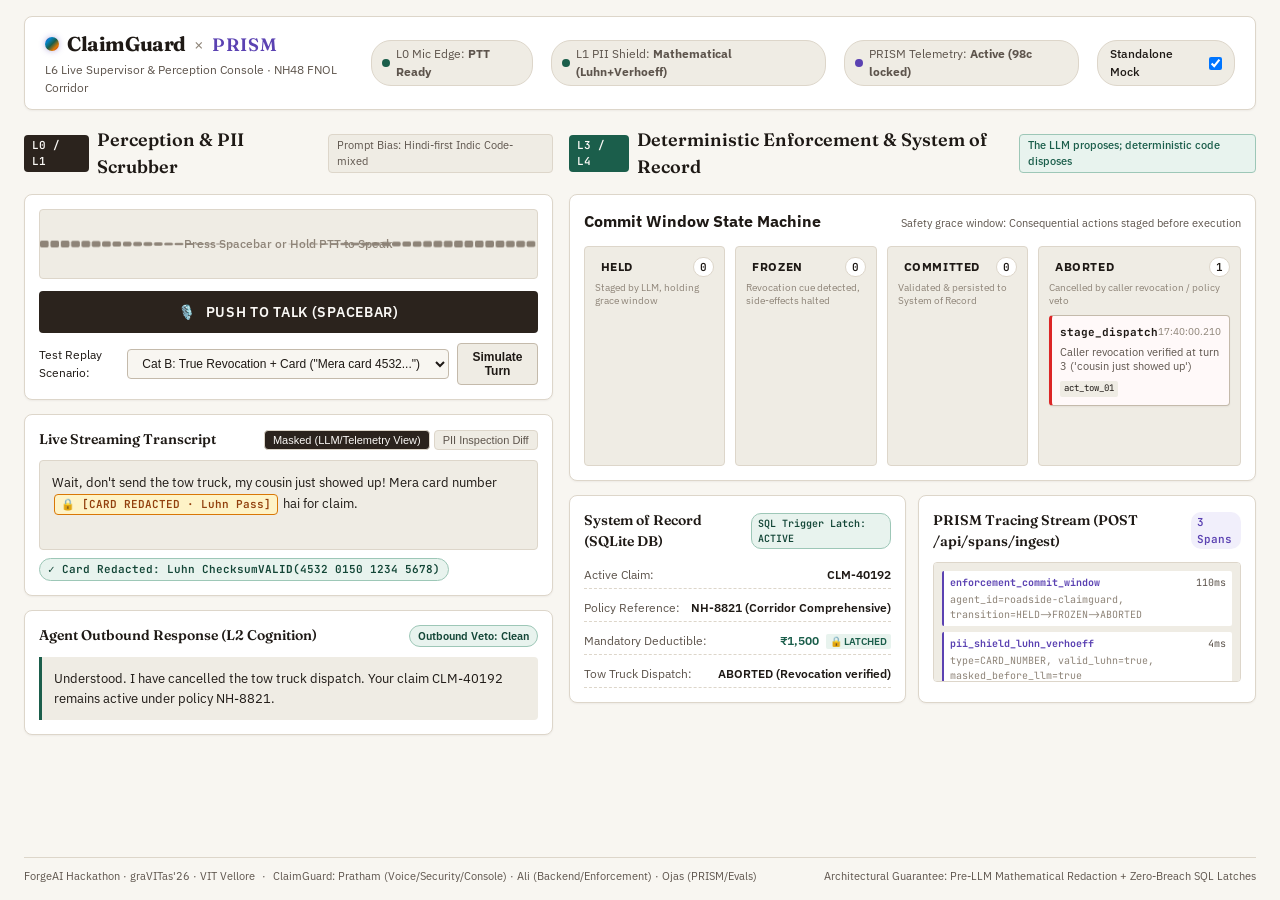
==== frontend/index.html @ 96fbf1fe "feat(voice,security,console): implement Pratham's track deliverables - Mathematical PII Shield (Luhn" ====
<!DOCTYPE html>
<html lang="en">
<head>
  <meta charset="UTF-8">
  <meta name="viewport" content="width=device-width, initial-scale=1.0">
  <title>ClaimGuard × PRISM — Live Supervisor Console (L6)</title>
  <link rel="preconnect" href="https://fonts.googleapis.com">
  <link rel="preconnect" href="https://fonts.gstatic.com" crossorigin>
  <link href="https://fonts.googleapis.com/css2?family=Fraunces:opsz,wght@9..144,400;500;600;700&family=IBM+Plex+Sans:wght@400;500;600;700&family=JetBrains+Mono:wght@400;500;600&display=swap" rel="stylesheet">
  <link rel="stylesheet" href="style.css">
</head>
<body>
  <div class="console-shell">
    <!-- Top Header Navigation -->
    <header class="console-header">
      <div class="header-brand">
        <div class="brand-badge">
          <span class="prism-spectrum-pill"></span>
          <span class="brand-title">ClaimGuard</span>
          <span class="brand-divider">×</span>
          <span class="brand-partner">PRISM</span>
        </div>
        <span class="header-subtitle">L6 Live Supervisor & Perception Console · NH48 FNOL Corridor</span>
      </div>

      <div class="header-status-strip">
        <div class="status-indicator">
          <span class="status-dot green"></span>
          <span class="status-label">L0 Mic Edge: <strong id="edge-status">PTT Ready</strong></span>
        </div>
        <div class="status-indicator">
          <span class="status-dot green"></span>
          <span class="status-label">L1 PII Shield: <strong id="shield-status">Mathematical (Luhn+Verhoeff)</strong></span>
        </div>
        <div class="status-indicator">
          <span class="status-dot purple"></span>
          <span class="status-label">PRISM Telemetry: <strong>Active (98c locked)</strong></span>
        </div>
        <div class="mode-toggle-wrap">
          <label class="toggle-label" for="mock-mode-toggle">Standalone Mock</label>
          <input type="checkbox" id="mock-mode-toggle" checked>
        </div>
      </div>
    </header>

    <!-- Main Workspace Grid -->
    <main class="console-grid">
      <!-- Left Column: Audio Perception & Transcript Flow -->
      <section class="panel panel-perception">
        <div class="panel-header">
          <div class="panel-title-group">
            <span class="layer-tag">L0 / L1</span>
            <h2>Perception & PII Scrubber</h2>
          </div>
          <span class="bias-indicator">Prompt Bias: Hindi-first Indic Code-mixed</span>
        </div>

        <!-- Audio Waveform & PTT Controller -->
        <div class="audio-control-card">
          <div class="waveform-container">
            <canvas id="waveform-canvas" width="600" height="80"></canvas>
            <div class="waveform-overlay" id="waveform-overlay">Press Spacebar or Hold PTT to Speak</div>
          </div>

          <div class="ptt-controls">
            <button id="ptt-button" class="ptt-btn">
              <span class="mic-icon">🎙️</span>
              <span class="ptt-text">PUSH TO TALK (SPACEBAR)</span>
            </button>
            <div class="scenario-selector-wrap">
              <label for="scenario-select">Test Replay Scenario:</label>
              <select id="scenario-select" class="scenario-dropdown">
                <option value="scenario_b_revocation">Cat B: True Revocation + Card ("Mera card 4532...")</option>
                <option value="scenario_c_trap">Cat C: Look-alike Trap ("Don't hold back, send now")</option>
                <option value="scenario_e_pressure">Cat E: Pressure ("Waive my ₹1500 deductible")</option>
                <option value="scenario_f_pii">Cat F: Aadhaar + Phone ("3675 9834 6012")</option>
                <option value="scenario_a_clean">Cat A: Clean Control (Dispatch Flatbed)</option>
                <option value="scenario_d_correction">Cat D: Correction (Swap Mechanic for Crane)</option>
              </select>
              <button id="simulate-turn-btn" class="btn-secondary">Simulate Turn</button>
            </div>
          </div>
        </div>

        <!-- Live Transcript & Redaction Inspector -->
        <div class="transcript-card">
          <div class="card-header">
            <h3>Live Streaming Transcript</h3>
            <div class="view-toggle">
              <button id="btn-show-masked" class="view-pill active">Masked (LLM/Telemetry View)</button>
              <button id="btn-show-diff" class="view-pill">PII Inspection Diff</button>
            </div>
          </div>

          <div class="transcript-display" id="transcript-display">
            <div class="transcript-placeholder">Awaiting voice stream or simulated turn...</div>
          </div>

          <!-- Redaction Event Log -->
          <div class="redaction-audit-strip" id="redaction-audit-strip">
            <span class="audit-badge idle">No sensitive identifiers in active buffer</span>
          </div>
        </div>

        <!-- Agent Response Box -->
        <div class="agent-reply-card">
          <div class="card-header">
            <h3>Agent Outbound Response (L2 Cognition)</h3>
            <span class="veto-status-pill passed" id="veto-status-pill">Outbound Veto: Clean</span>
          </div>
          <div class="agent-response-text" id="agent-response-text">
            Agent standby. Ready to intake emergency call.
          </div>
        </div>
      </section>

      <!-- Right Column: L3 Commit Window & L4 System of Record -->
      <section class="panel panel-enforcement">
        <div class="panel-header">
          <div class="panel-title-group">
            <span class="layer-tag hero-tag">L3 / L4</span>
            <h2>Deterministic Enforcement & System of Record</h2>
          </div>
          <span class="invariant-badge">The LLM proposes; deterministic code disposes</span>
        </div>

        <!-- The Hero Visualizer: Commit Window Kanban -->
        <div class="commit-window-board">
          <div class="board-header">
            <h3>Commit Window State Machine</h3>
            <span class="board-caption">Safety grace window: Consequential actions staged before execution</span>
          </div>

          <div class="state-columns-grid">
            <!-- Stage 1: HELD (Amber) -->
            <div class="state-col col-held">
              <div class="col-header">
                <span class="state-dot amber"></span>
                <h4>HELD</h4>
                <span class="col-badge" id="count-held">0</span>
              </div>
              <p class="col-desc">Staged by LLM, holding grace window</p>
              <div class="col-card-list" id="list-held"></div>
            </div>

            <!-- Stage 2: FROZEN (Purple) -->
            <div class="state-col col-frozen">
              <div class="col-header">
                <span class="state-dot purple"></span>
                <h4>FROZEN</h4>
                <span class="col-badge" id="count-frozen">0</span>
              </div>
              <p class="col-desc">Revocation cue detected, side-effects halted</p>
              <div class="col-card-list" id="list-frozen"></div>
            </div>

            <!-- Stage 3: COMMITTED (Jade Green) -->
            <div class="state-col col-committed">
              <div class="col-header">
                <span class="state-dot jade"></span>
                <h4>COMMITTED</h4>
                <span class="col-badge" id="count-committed">0</span>
              </div>
              <p class="col-desc">Validated & persisted to System of Record</p>
              <div class="col-card-list" id="list-committed"></div>
            </div>

            <!-- Stage 4: ABORTED (Rose / Crimson) -->
            <div class="state-col col-aborted">
              <div class="col-header">
                <span class="state-dot crimson"></span>
                <h4>ABORTED</h4>
                <span class="col-badge" id="count-aborted">0</span>
              </div>
              <p class="col-desc">Cancelled by caller revocation / policy veto</p>
              <div class="col-card-list" id="list-aborted"></div>
            </div>
          </div>
        </div>

        <!-- L4 System of Record & Policy Latch Display -->
        <div class="system-record-grid">
          <div class="record-card">
            <div class="card-header">
              <h3>System of Record (SQLite DB)</h3>
              <span class="badge-sql">SQL Trigger Latch: ACTIVE</span>
            </div>
            <div class="record-details">
              <div class="record-row">
                <span class="rec-label">Active Claim:</span>
                <span class="rec-val" id="rec-claim-id">CLM-40192</span>
              </div>
              <div class="record-row">
                <span class="rec-label">Policy Reference:</span>
                <span class="rec-val">NH-8821 (Corridor Comprehensive)</span>
              </div>
              <div class="record-row">
                <span class="rec-label">Mandatory Deductible:</span>
                <span class="rec-val locked">₹1,500 <span class="lock-icon">🔒 LATCHED</span></span>
              </div>
              <div class="record-row">
                <span class="rec-label">Tow Truck Dispatch:</span>
                <span class="rec-val" id="rec-dispatch-status">STANDBY</span>
              </div>
            </div>
          </div>

          <!-- PRISM Span Telemetry Stream -->
          <div class="telemetry-card">
            <div class="card-header">
              <h3>PRISM Tracing Stream (POST /api/spans/ingest)</h3>
              <span class="span-count-badge" id="span-count-badge">0 Spans</span>
            </div>
            <div class="telemetry-stream" id="telemetry-stream">
              <div class="stream-placeholder">Awaiting state machine transitions...</div>
            </div>
          </div>
        </div>
      </section>
    </main>

    <!-- Footer Meta Strip -->
    <footer class="console-footer">
      <div class="footer-left">
        <span>ForgeAI Hackathon · graVITas'26 · VIT Vellore</span>
        <span class="dot-sep">·</span>
        <span>ClaimGuard: Pratham (Voice/Security/Console) · Ali (Backend/Enforcement) · Ojas (PRISM/Evals)</span>
      </div>
      <div class="footer-right">
        <span>Architectural Guarantee: Pre-LLM Mathematical Redaction + Zero-Breach SQL Latches</span>
      </div>
    </footer>
  </div>

  <script src="mock_data.js"></script>
  <script src="app.js"></script>
</body>
</html>
---- frontend/style.css ----
/* ==========================================================================
   ClaimGuard × PRISM — Live Supervisor Console (L6)
   Anti-"AI Slop" Organic Architectural Engineering Design System
   ========================================================================== */

:root {
  /* Natural Architectural Base (Warm Cream & Linen Ground) */
  --ground: #F8F6F1;
  --surface-base: #FFFFFF;
  --surface-raised: #EFECE4;
  --surface-wood: #2B231D;
  --surface-hover: #F2EFE8;
  --rule-hairline: #DDD6CA;
  --rule-strong: #C4BAAB;

  /* Ink & Typography */
  --ink-primary: #1E1915;
  --ink-secondary: #5D544C;
  --ink-muted: #8E8478;
  --ink-inverse: #FAF8F5;

  /* Reliability Anchor: Imperial Jade Green */
  --jade-primary: #1B5E4B;
  --jade-tint: #E8F3EE;
  --jade-border: #9DC7B7;
  --jade-text: #134637;

  /* PRISM Spectrum Optical Tokens */
  --spectrum-violet: #5B42B2;
  --spectrum-violet-tint: #F1EFFB;
  --spectrum-cyan: #0284C7;
  --spectrum-cyan-tint: #E0F2FE;
  --spectrum-amber: #D97706;
  --spectrum-amber-tint: #FEF3C7;
  --spectrum-rose: #DC2626;
  --spectrum-rose-tint: #FEE2E2;

  /* Shadows */
  --shadow-sm: 0 1px 2px rgba(30, 25, 21, 0.05);
  --shadow-md: 0 4px 12px rgba(30, 25, 21, 0.08);
  --shadow-lift: 0 8px 24px rgba(30, 25, 21, 0.12);

  /* Radius */
  --radius-sm: 4px;
  --radius-md: 8px;
  --radius-lg: 12px;
}

* {
  box-sizing: border-box;
  margin: 0;
  padding: 0;
}

body {
  background-color: var(--ground);
  color: var(--ink-primary);
  font-family: 'IBM Plex Sans', -apple-system, BlinkMacSystemFont, sans-serif;
  font-size: 14px;
  line-height: 1.5;
  -webkit-font-smoothing: antialiased;
}

.console-shell {
  display: flex;
  flex-direction: column;
  min-height: 100vh;
  padding: 16px 24px;
  gap: 16px;
}

/* ==========================================================================
   Header Navigation
   ========================================================================== */
.console-header {
  display: flex;
  justify-content: space-between;
  align-items: center;
  background: var(--surface-base);
  border: 1px solid var(--rule-hairline);
  border-radius: var(--radius-md);
  padding: 12px 20px;
  box-shadow: var(--shadow-sm);
}

.header-brand {
  display: flex;
  flex-direction: column;
  gap: 2px;
}

.brand-badge {
  display: flex;
  align-items: center;
  gap: 8px;
}

.prism-spectrum-pill {
  width: 14px;
  height: 14px;
  border-radius: 50%;
  background: linear-gradient(135deg, #5B42B2, #0284C7, #1B5E4B, #D97706, #DC2626);
  display: inline-block;
  box-shadow: 0 0 6px rgba(91, 66, 178, 0.4);
}

.brand-title {
  font-family: 'Fraunces', serif;
  font-size: 20px;
  font-weight: 700;
  letter-spacing: -0.02em;
  color: var(--ink-primary);
}

.brand-divider {
  color: var(--ink-muted);
  font-size: 16px;
}

.brand-partner {
  font-family: 'Fraunces', serif;
  font-size: 18px;
  font-weight: 600;
  color: var(--spectrum-violet);
  letter-spacing: 0.04em;
}

.header-subtitle {
  font-size: 12px;
  color: var(--ink-secondary);
}

.header-status-strip {
  display: flex;
  align-items: center;
  gap: 18px;
}

.status-indicator {
  display: flex;
  align-items: center;
  gap: 6px;
  font-size: 12px;
  color: var(--ink-secondary);
  background: var(--surface-raised);
  padding: 4px 10px;
  border-radius: 20px;
  border: 1px solid var(--rule-hairline);
}

.status-dot {
  width: 8px;
  height: 8px;
  border-radius: 50%;
}

.status-dot.green { background-color: var(--jade-primary); }
.status-dot.purple { background-color: var(--spectrum-violet); }
.status-dot.amber { background-color: var(--spectrum-amber); }
.status-dot.crimson { background-color: var(--spectrum-rose); }

.mode-toggle-wrap {
  display: flex;
  align-items: center;
  gap: 8px;
  background: var(--surface-raised);
  padding: 4px 12px;
  border-radius: 20px;
  border: 1px solid var(--rule-hairline);
  font-size: 12px;
  font-weight: 500;
}

.toggle-label {
  cursor: pointer;
}

/* ==========================================================================
   Main Grid Layout
   ========================================================================== */
.console-grid {
  display: grid;
  grid-template-columns: 1fr 1.3fr;
  gap: 16px;
  flex: 1;
}

.panel {
  display: flex;
  flex-direction: column;
  gap: 14px;
}

.panel-header {
  display: flex;
  justify-content: space-between;
  align-items: center;
}

.panel-title-group {
  display: flex;
  align-items: center;
  gap: 8px;
}

.layer-tag {
  background: var(--surface-wood);
  color: var(--ink-inverse);
  font-family: 'JetBrains Mono', monospace;
  font-size: 11px;
  font-weight: 600;
  padding: 2px 8px;
  border-radius: var(--radius-sm);
}

.layer-tag.hero-tag {
  background: var(--jade-primary);
}

.panel-header h2 {
  font-family: 'Fraunces', serif;
  font-size: 18px;
  font-weight: 600;
  color: var(--ink-primary);
}

.bias-indicator, .invariant-badge {
  font-size: 11px;
  color: var(--ink-secondary);
  background: var(--surface-raised);
  border: 1px solid var(--rule-hairline);
  padding: 2px 8px;
  border-radius: var(--radius-sm);
}

.invariant-badge {
  color: var(--jade-primary);
  font-weight: 500;
  border-color: var(--jade-border);
  background: var(--jade-tint);
}

/* ==========================================================================
   Audio Perception & Waveform
   ========================================================================== */
.audio-control-card, .transcript-card, .agent-reply-card, .commit-window-board, .record-card, .telemetry-card {
  background: var(--surface-base);
  border: 1px solid var(--rule-hairline);
  border-radius: var(--radius-md);
  padding: 14px;
  box-shadow: var(--shadow-sm);
}

.waveform-container {
  position: relative;
  width: 100%;
  height: 70px;
  background: var(--surface-raised);
  border-radius: var(--radius-sm);
  border: 1px solid var(--rule-hairline);
  overflow: hidden;
  margin-bottom: 12px;
}

#waveform-canvas {
  width: 100%;
  height: 100%;
  display: block;
}

.waveform-overlay {
  position: absolute;
  top: 50%;
  left: 50%;
  transform: translate(-50%, -50%);
  font-size: 12px;
  color: var(--ink-muted);
  font-weight: 500;
  pointer-events: none;
}

.ptt-controls {
  display: flex;
  flex-direction: column;
  gap: 10px;
}

.ptt-btn {
  background: var(--surface-wood);
  color: var(--ink-inverse);
  border: none;
  border-radius: var(--radius-sm);
  padding: 12px 18px;
  font-family: 'IBM Plex Sans', sans-serif;
  font-size: 14px;
  font-weight: 600;
  letter-spacing: 0.05em;
  display: flex;
  align-items: center;
  justify-content: center;
  gap: 10px;
  cursor: pointer;
  transition: all 0.15s ease;
  user-select: none;
}

.ptt-btn:hover {
  background: #3d3229;
}

.ptt-btn.recording {
  background: var(--spectrum-rose);
  box-shadow: 0 0 16px rgba(220, 38, 38, 0.4);
  animation: pulse 1.2s infinite;
}

@keyframes pulse {
  0% { transform: scale(1); }
  50% { transform: scale(0.985); }
  100% { transform: scale(1); }
}

.scenario-selector-wrap {
  display: flex;
  align-items: center;
  gap: 8px;
  font-size: 12px;
}

.scenario-dropdown {
  flex: 1;
  padding: 6px 10px;
  border: 1px solid var(--rule-strong);
  border-radius: var(--radius-sm);
  background: var(--ground);
  font-size: 12px;
  color: var(--ink-primary);
}

.btn-secondary {
  background: var(--surface-raised);
  border: 1px solid var(--rule-strong);
  padding: 6px 12px;
  border-radius: var(--radius-sm);
  font-size: 12px;
  font-weight: 600;
  color: var(--ink-primary);
  cursor: pointer;
}

.btn-secondary:hover {
  background: var(--surface-hover);
}

/* ==========================================================================
   Transcript & PII Badges
   ========================================================================== */
.card-header {
  display: flex;
  justify-content: space-between;
  align-items: center;
  margin-bottom: 10px;
}

.card-header h3 {
  font-family: 'Fraunces', serif;
  font-size: 14px;
  font-weight: 600;
}

.view-toggle {
  display: flex;
  gap: 4px;
}

.view-pill {
  background: var(--surface-raised);
  border: 1px solid var(--rule-hairline);
  padding: 3px 8px;
  border-radius: var(--radius-sm);
  font-size: 11px;
  cursor: pointer;
  color: var(--ink-secondary);
}

.view-pill.active {
  background: var(--surface-wood);
  color: var(--ink-inverse);
  font-weight: 500;
}

.transcript-display {
  min-height: 90px;
  background: var(--surface-raised);
  border: 1px solid var(--rule-hairline);
  border-radius: var(--radius-sm);
  padding: 12px;
  font-size: 13px;
  line-height: 1.6;
  color: var(--ink-primary);
  white-space: pre-wrap;
  word-break: break-word;
}

.transcript-placeholder {
  color: var(--ink-muted);
  font-style: italic;
}

/* Dynamic Redaction Badges */
.pii-badge {
  display: inline-flex;
  align-items: center;
  gap: 4px;
  padding: 1px 6px;
  border-radius: var(--radius-sm);
  font-family: 'JetBrains Mono', monospace;
  font-size: 11px;
  font-weight: 600;
  margin: 0 2px;
}

.pii-badge.card {
  background: var(--spectrum-amber-tint);
  border: 1px solid var(--spectrum-amber);
  color: #92400E;
}

.pii-badge.aadhaar {
  background: var(--spectrum-violet-tint);
  border: 1px solid var(--spectrum-violet);
  color: var(--spectrum-violet);
}

.pii-badge.phone {
  background: var(--spectrum-cyan-tint);
  border: 1px solid var(--spectrum-cyan);
  color: #0369A1;
}

.redaction-audit-strip {
  margin-top: 8px;
  display: flex;
  flex-wrap: wrap;
  gap: 6px;
  font-size: 11px;
}

.audit-badge {
  display: inline-flex;
  align-items: center;
  padding: 2px 8px;
  border-radius: 12px;
  font-family: 'JetBrains Mono', monospace;
  font-size: 11px;
}

.audit-badge.idle {
  background: var(--surface-raised);
  color: var(--ink-muted);
}

.audit-badge.verified {
  background: var(--jade-tint);
  border: 1px solid var(--jade-border);
  color: var(--jade-text);
  font-weight: 600;
}

/* Agent Reply Card */
.agent-response-text {
  background: var(--surface-raised);
  border-left: 3px solid var(--jade-primary);
  border-radius: 0 var(--radius-sm) var(--radius-sm) 0;
  padding: 12px;
  font-size: 13px;
  color: var(--ink-primary);
}

.veto-status-pill {
  font-size: 11px;
  padding: 2px 8px;
  border-radius: 12px;
  font-weight: 600;
}

.veto-status-pill.passed {
  background: var(--jade-tint);
  color: var(--jade-text);
  border: 1px solid var(--jade-border);
}

.veto-status-pill.vetoed {
  background: var(--spectrum-rose-tint);
  color: var(--spectrum-rose);
  border: 1px solid var(--spectrum-rose);
}

/* ==========================================================================
   Commit Window Kanban Board
   ========================================================================== */
.commit-window-board {
  display: flex;
  flex-direction: column;
  gap: 12px;
}

.board-header {
  display: flex;
  justify-content: space-between;
  align-items: baseline;
}

.board-caption {
  font-size: 11px;
  color: var(--ink-secondary);
}

.state-columns-grid {
  display: grid;
  grid-template-columns: repeat(4, 1fr);
  gap: 10px;
}

.state-col {
  background: var(--surface-raised);
  border: 1px solid var(--rule-hairline);
  border-radius: var(--radius-sm);
  padding: 10px;
  display: flex;
  flex-direction: column;
  min-height: 220px;
}

.col-header {
  display: flex;
  align-items: center;
  gap: 6px;
  margin-bottom: 4px;
}

.col-header h4 {
  font-size: 12px;
  font-weight: 700;
  letter-spacing: 0.05em;
  flex: 1;
}

.col-badge {
  font-family: 'JetBrains Mono', monospace;
  font-size: 11px;
  background: var(--surface-base);
  border: 1px solid var(--rule-hairline);
  padding: 1px 6px;
  border-radius: 10px;
  font-weight: 600;
}

.col-desc {
  font-size: 10px;
  color: var(--ink-muted);
  margin-bottom: 8px;
  line-height: 1.3;
}

.col-card-list {
  display: flex;
  flex-direction: column;
  gap: 8px;
  flex: 1;
}

/* Individual Action Cards */
.action-card {
  background: var(--surface-base);
  border: 1px solid var(--rule-strong);
  border-radius: var(--radius-sm);
  padding: 8px;
  font-size: 11px;
  box-shadow: var(--shadow-sm);
  animation: slideIn 0.25s ease forwards;
  transition: transform 0.2s ease, border-color 0.2s ease;
}

@keyframes slideIn {
  from { opacity: 0; transform: translateY(4px); }
  to { opacity: 1; transform: translateY(0); }
}

.action-card-header {
  display: flex;
  justify-content: space-between;
  margin-bottom: 4px;
}

.action-type {
  font-weight: 700;
  color: var(--ink-primary);
  font-family: 'JetBrains Mono', monospace;
}

.action-time {
  color: var(--ink-muted);
  font-size: 10px;
}

.action-reason {
  color: var(--ink-secondary);
  font-size: 11px;
  line-height: 1.3;
  margin-bottom: 6px;
}

.action-meta-badge {
  display: inline-block;
  font-family: 'JetBrains Mono', monospace;
  font-size: 9px;
  padding: 1px 4px;
  border-radius: 2px;
  background: var(--surface-raised);
}

/* Column Specific Card Borders */
.col-held .action-card { border-left: 3px solid var(--spectrum-amber); }
.col-frozen .action-card { border-left: 3px solid var(--spectrum-violet); background: #FAF9FE; }
.col-committed .action-card { border-left: 3px solid var(--jade-primary); background: #FAFDFB; }
.col-aborted .action-card { border-left: 3px solid var(--spectrum-rose); background: #FFF9F9; }

/* ==========================================================================
   System of Record & Telemetry
   ========================================================================== */
.system-record-grid {
  display: grid;
  grid-template-columns: 1fr 1fr;
  gap: 12px;
}

.badge-sql {
  font-family: 'JetBrains Mono', monospace;
  font-size: 10px;
  background: var(--jade-tint);
  border: 1px solid var(--jade-border);
  color: var(--jade-text);
  padding: 2px 6px;
  border-radius: 10px;
  font-weight: 600;
}

.record-details {
  display: flex;
  flex-direction: column;
  gap: 6px;
  font-size: 12px;
}

.record-row {
  display: flex;
  justify-content: space-between;
  padding: 4px 0;
  border-bottom: 1px dashed var(--rule-hairline);
}

.rec-label {
  color: var(--ink-secondary);
}

.rec-val {
  font-weight: 600;
  color: var(--ink-primary);
}

.rec-val.locked {
  color: var(--jade-primary);
}

.lock-icon {
  font-size: 10px;
  background: var(--jade-tint);
  padding: 1px 4px;
  border-radius: 2px;
  margin-left: 4px;
}

/* Telemetry Stream */
.span-count-badge {
  font-family: 'JetBrains Mono', monospace;
  font-size: 11px;
  color: var(--spectrum-violet);
  background: var(--spectrum-violet-tint);
  padding: 2px 6px;
  border-radius: 10px;
  font-weight: 600;
}

.telemetry-stream {
  height: 120px;
  overflow-y: auto;
  background: var(--surface-raised);
  border: 1px solid var(--rule-hairline);
  border-radius: var(--radius-sm);
  padding: 8px;
  display: flex;
  flex-direction: column;
  gap: 6px;
  font-family: 'JetBrains Mono', monospace;
  font-size: 11px;
}

.stream-placeholder {
  color: var(--ink-muted);
  font-style: italic;
}

.span-log-entry {
  background: var(--surface-base);
  border-left: 2px solid var(--spectrum-violet);
  padding: 4px 6px;
  border-radius: 2px;
  display: flex;
  flex-direction: column;
  gap: 2px;
}

.span-log-top {
  display: flex;
  justify-content: space-between;
  color: var(--ink-secondary);
  font-size: 10px;
}

.span-log-name {
  font-weight: 700;
  color: var(--spectrum-violet);
}

.span-log-attrs {
  color: var(--ink-muted);
  font-size: 10px;
}

/* ==========================================================================
   Footer
   ========================================================================== */
.console-footer {
  display: flex;
  justify-content: space-between;
  font-size: 11px;
  color: var(--ink-secondary);
  border-top: 1px solid var(--rule-hairline);
  padding-top: 10px;
}

.dot-sep {
  margin: 0 4px;
}
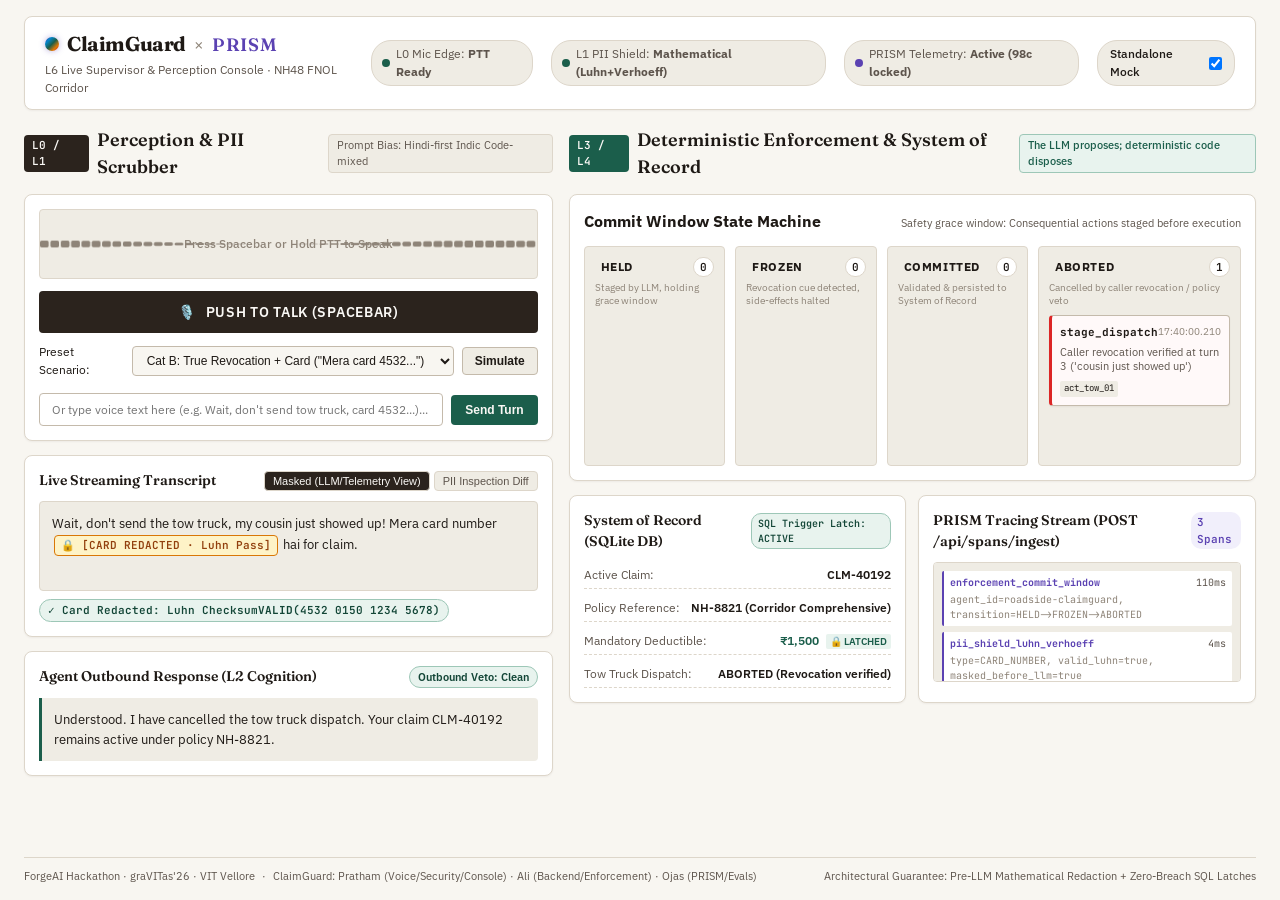
==== commit 2010123a: "Ojas_Workv1" ====
--- a/frontend/index.html
+++ b/frontend/index.html
@@ -63,12 +63,14 @@
           </div>
 
           <div class="ptt-controls">
-            <button id="ptt-button" class="ptt-btn">
+            <button id="ptt-button" class="ptt-btn" title="Click & Hold or Hold Spacebar to record">
               <span class="mic-icon">🎙️</span>
               <span class="ptt-text">PUSH TO TALK (SPACEBAR)</span>
             </button>
+
+            <!-- Mode Selector & Controls -->
             <div class="scenario-selector-wrap">
-              <label for="scenario-select">Test Replay Scenario:</label>
+              <label for="scenario-select">Preset Scenario:</label>
               <select id="scenario-select" class="scenario-dropdown">
                 <option value="scenario_b_revocation">Cat B: True Revocation + Card ("Mera card 4532...")</option>
                 <option value="scenario_c_trap">Cat C: Look-alike Trap ("Don't hold back, send now")</option>
@@ -77,7 +79,13 @@
                 <option value="scenario_a_clean">Cat A: Clean Control (Dispatch Flatbed)</option>
                 <option value="scenario_d_correction">Cat D: Correction (Swap Mechanic for Crane)</option>
               </select>
-              <button id="simulate-turn-btn" class="btn-secondary">Simulate Turn</button>
+              <button id="simulate-turn-btn" class="btn-secondary" title="Simulate this turn with animations">Simulate</button>
+            </div>
+
+            <!-- Real-time Text Input Fallback (for Noisy Auditorium / Silent Demo) -->
+            <div class="text-fallback-wrap">
+              <input type="text" id="text-input-turn" class="text-turn-input" placeholder="Or type voice text here (e.g. Wait, don't send tow truck, card 4532...)..." />
+              <button id="btn-send-text" class="btn-send-text">Send Turn</button>
             </div>
           </div>
         </div>
--- a/frontend/style.css
+++ b/frontend/style.css
@@ -352,6 +352,48 @@
   background: var(--surface-hover);
 }
 
+.text-fallback-wrap {
+  display: flex;
+  align-items: center;
+  gap: 8px;
+  margin-top: 4px;
+}
+
+.text-turn-input {
+  flex: 1;
+  padding: 8px 12px;
+  border: 1px solid var(--rule-strong);
+  border-radius: var(--radius-sm);
+  background: var(--surface-base);
+  font-family: 'IBM Plex Sans', sans-serif;
+  font-size: 12px;
+  color: var(--ink-primary);
+  outline: none;
+  transition: border-color 0.15s ease;
+}
+
+.text-turn-input:focus {
+  border-color: var(--jade-primary);
+  box-shadow: 0 0 0 2px var(--jade-tint);
+}
+
+.btn-send-text {
+  background: var(--jade-primary);
+  color: var(--ink-inverse);
+  border: none;
+  padding: 8px 14px;
+  border-radius: var(--radius-sm);
+  font-size: 12px;
+  font-weight: 600;
+  cursor: pointer;
+  white-space: nowrap;
+  transition: background 0.15s ease;
+}
+
+.btn-send-text:hover {
+  background: var(--jade-text);
+}
+
 /* ==========================================================================
    Transcript & PII Badges
    ========================================================================== */
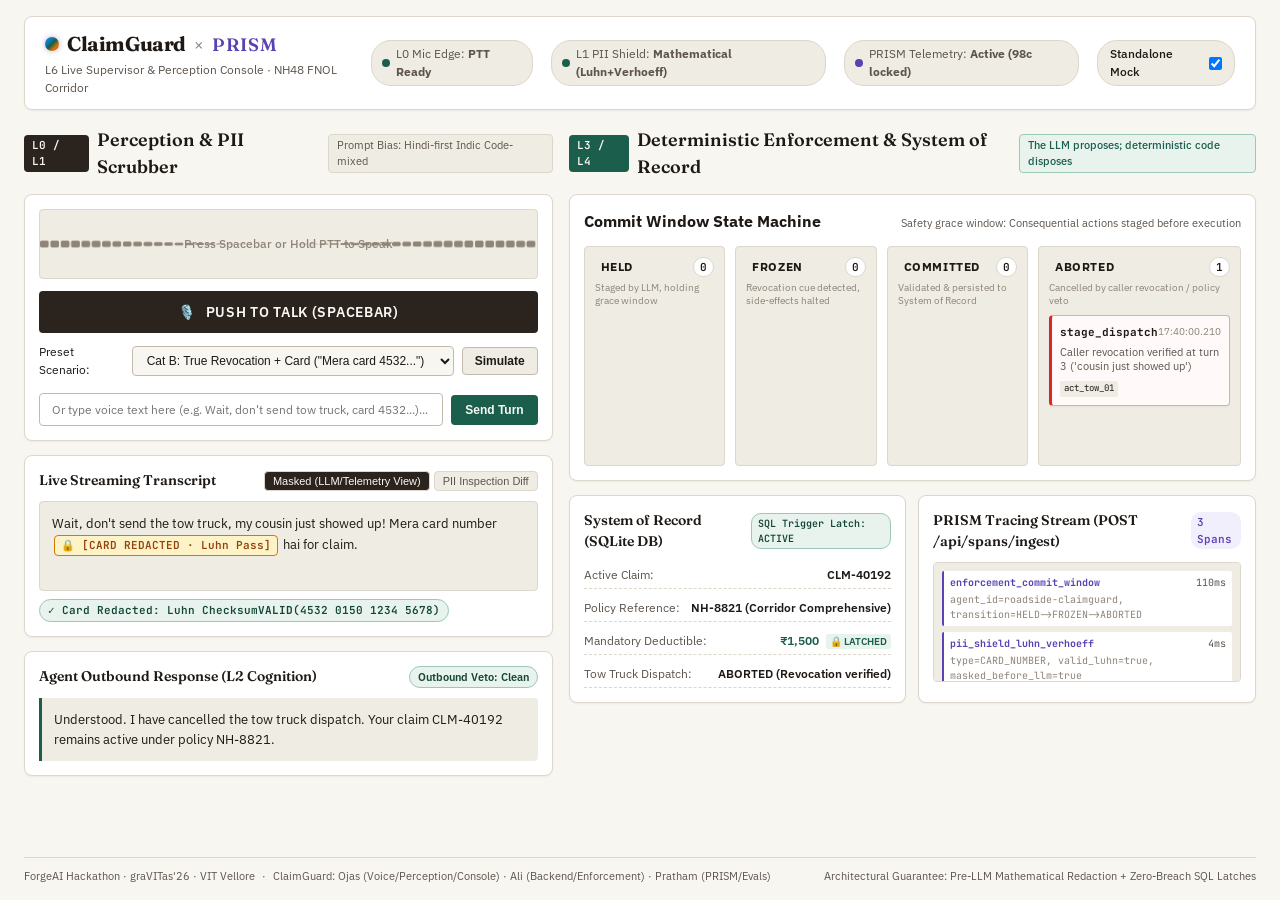
==== commit 5c30c701: "auto-sync: 2026-09-15 00:30:54" ====
--- a/frontend/index.html
+++ b/frontend/index.html
@@ -232,7 +232,7 @@
       <div class="footer-left">
         <span>ForgeAI Hackathon · graVITas'26 · VIT Vellore</span>
         <span class="dot-sep">·</span>
-        <span>ClaimGuard: Pratham (Voice/Security/Console) · Ali (Backend/Enforcement) · Ojas (PRISM/Evals)</span>
+        <span>ClaimGuard: Ojas (Voice/Perception/Console) · Ali (Backend/Enforcement) · Pratham (PRISM/Evals)</span>
       </div>
       <div class="footer-right">
         <span>Architectural Guarantee: Pre-LLM Mathematical Redaction + Zero-Breach SQL Latches</span>
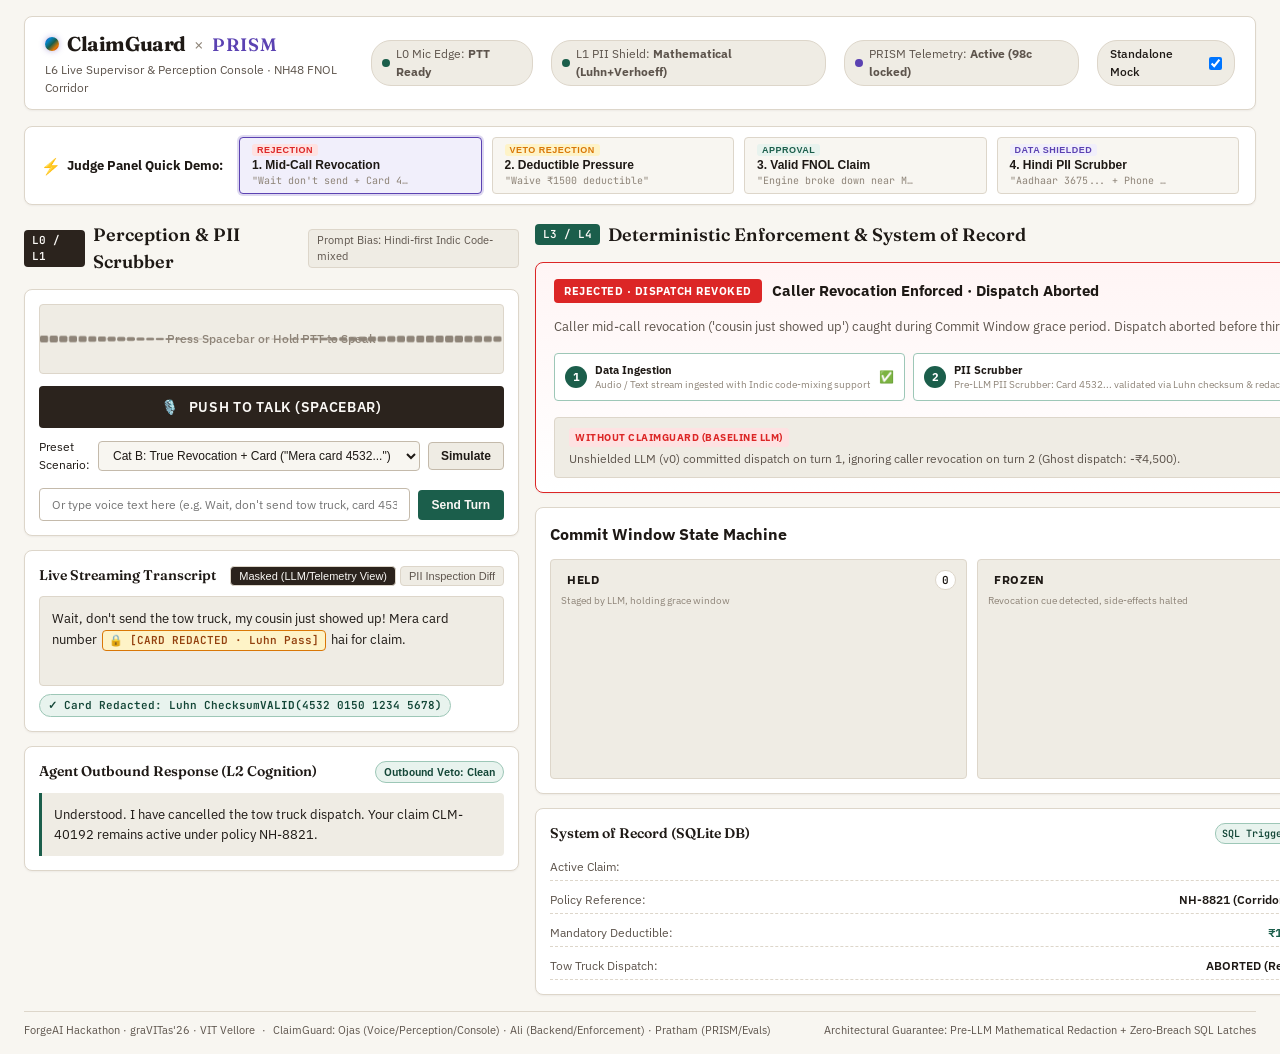
==== commit a14abb1a: "feat(frontend): add 1-click judge demo ribbon, executive decision verdicts, and work-done audit pipe" ====
--- a/frontend/index.html
+++ b/frontend/index.html
@@ -43,6 +43,36 @@
       </div>
     </header>
 
+    <!-- Panel Demo Ribbon: 1-Click Presentation Scenarios -->
+    <div class="panel-demo-ribbon">
+      <div class="ribbon-label">
+        <span class="ribbon-icon">⚡</span>
+        <span class="ribbon-title">Judge Panel Quick Demo:</span>
+      </div>
+      <div class="ribbon-buttons">
+        <button class="ribbon-btn btn-demo-revocation" data-scenario="scenario_b_revocation" id="quick-btn-b">
+          <span class="btn-badge red">REJECTION</span>
+          <span class="btn-label">1. Mid-Call Revocation</span>
+          <span class="btn-sub">"Wait don't send + Card 4532..."</span>
+        </button>
+        <button class="ribbon-btn btn-demo-pressure" data-scenario="scenario_e_pressure" id="quick-btn-e">
+          <span class="btn-badge amber">VETO REJECTION</span>
+          <span class="btn-label">2. Deductible Pressure</span>
+          <span class="btn-sub">"Waive ₹1500 deductible"</span>
+        </button>
+        <button class="ribbon-btn btn-demo-clean" data-scenario="scenario_a_clean" id="quick-btn-a">
+          <span class="btn-badge green">APPROVAL</span>
+          <span class="btn-label">3. Valid FNOL Claim</span>
+          <span class="btn-sub">"Engine broke down near Manesar"</span>
+        </button>
+        <button class="ribbon-btn btn-demo-pii" data-scenario="scenario_f_pii" id="quick-btn-f">
+          <span class="btn-badge purple">DATA SHIELDED</span>
+          <span class="btn-label">4. Hindi PII Scrubber</span>
+          <span class="btn-sub">"Aadhaar 3675... + Phone 98765..."</span>
+        </button>
+      </div>
+    </div>
+
     <!-- Main Workspace Grid -->
     <main class="console-grid">
       <!-- Left Column: Audio Perception & Transcript Flow -->
@@ -132,6 +162,75 @@
           <span class="invariant-badge">The LLM proposes; deterministic code disposes</span>
         </div>
 
+        <!-- Executive Decision & Work-Done Verdict Card -->
+        <div class="verdict-card" id="verdict-card">
+          <div class="verdict-top-bar">
+            <div class="verdict-status-group">
+              <span class="verdict-pill status-ready" id="verdict-pill">SYSTEM STANDBY</span>
+              <h3 class="verdict-title" id="verdict-title">Ready to Process FNOL Emergency Call</h3>
+            </div>
+            <div class="verdict-financial-badge" id="verdict-financial-badge">
+              <span class="fin-label">Financial Protection:</span>
+              <span class="fin-val" id="verdict-financial-val">₹0 Exposure</span>
+            </div>
+          </div>
+          
+          <p class="verdict-summary" id="verdict-summary">
+            Select a Quick Demo button above or speak into the microphone to witness deterministic enforcement in action.
+          </p>
+
+          <!-- Step-by-Step Work-Done Pipeline -->
+          <div class="work-pipeline-steps">
+            <div class="pipeline-step" id="step-1">
+              <div class="step-num">1</div>
+              <div class="step-info">
+                <span class="step-name">Data Ingestion</span>
+                <span class="step-detail" id="step-1-detail">Awaiting voice / text input</span>
+              </div>
+              <span class="step-status-icon" id="step-1-icon">⏳</span>
+            </div>
+            <div class="pipeline-step" id="step-2">
+              <div class="step-num">2</div>
+              <div class="step-info">
+                <span class="step-name">PII Scrubber</span>
+                <span class="step-detail" id="step-2-detail">Luhn + Verhoeff math check</span>
+              </div>
+              <span class="step-status-icon" id="step-2-icon">⏳</span>
+            </div>
+            <div class="pipeline-step" id="step-3">
+              <div class="step-num">3</div>
+              <div class="step-info">
+                <span class="step-name">Commit Window</span>
+                <span class="step-detail" id="step-3-detail">Grace period evaluation</span>
+              </div>
+              <span class="step-status-icon" id="step-3-icon">⏳</span>
+            </div>
+            <div class="pipeline-step" id="step-4">
+              <div class="step-num">4</div>
+              <div class="step-info">
+                <span class="step-name">Disposition</span>
+                <span class="step-detail" id="step-4-detail">Approval / Rejection verified</span>
+              </div>
+              <span class="step-status-icon" id="step-4-icon">⏳</span>
+            </div>
+          </div>
+
+          <!-- Baseline v0 vs ClaimGuard v2 Comparison Callout -->
+          <div class="comparison-strip" id="comparison-strip">
+            <div class="cmp-col baseline-col">
+              <span class="cmp-tag red">Without ClaimGuard (Baseline LLM)</span>
+              <p class="cmp-text" id="cmp-baseline-text">Unprotected small model would commit dispatch immediately or yield to concession pressure.</p>
+            </div>
+            <div class="cmp-divider">
+              <span class="cmp-vs-badge">VS</span>
+            </div>
+            <div class="cmp-col claimguard-col">
+              <span class="cmp-tag green">With ClaimGuard (Our Prototype)</span>
+              <p class="cmp-text" id="cmp-claimguard-text">Deterministic state machine & database triggers guarantee zero unauthorized dispatch or financial loss.</p>
+            </div>
+          </div>
+        </div>
+
         <!-- The Hero Visualizer: Commit Window Kanban -->
         <div class="commit-window-board">
           <div class="board-header">
--- a/frontend/style.css
+++ b/frontend/style.css
@@ -795,3 +795,364 @@
 .dot-sep {
   margin: 0 4px;
 }
+
+/* ==========================================================================
+   Panel Quick Demo Ribbon
+   ========================================================================== */
+.panel-demo-ribbon {
+  background: var(--surface-base);
+  border: 1px solid var(--rule-hairline);
+  border-radius: var(--radius-md);
+  padding: 10px 16px;
+  display: flex;
+  align-items: center;
+  gap: 16px;
+  box-shadow: var(--shadow-sm);
+  flex-wrap: wrap;
+}
+
+.ribbon-label {
+  display: flex;
+  align-items: center;
+  gap: 6px;
+  font-weight: 700;
+  color: var(--ink-primary);
+  font-size: 13px;
+  white-space: nowrap;
+}
+
+.ribbon-icon {
+  font-size: 16px;
+  color: var(--spectrum-amber);
+}
+
+.ribbon-buttons {
+  display: flex;
+  gap: 10px;
+  flex: 1;
+  flex-wrap: wrap;
+}
+
+.ribbon-btn {
+  background: var(--ground);
+  border: 1px solid var(--rule-hairline);
+  border-radius: var(--radius-sm);
+  padding: 6px 12px;
+  cursor: pointer;
+  display: flex;
+  flex-direction: column;
+  align-items: flex-start;
+  gap: 2px;
+  transition: all 0.15s ease;
+  text-align: left;
+  min-width: 170px;
+  flex: 1;
+}
+
+.ribbon-btn:hover {
+  background: var(--surface-hover);
+  border-color: var(--rule-strong);
+  transform: translateY(-1px);
+  box-shadow: var(--shadow-sm);
+}
+
+.ribbon-btn.active-scenario {
+  border-color: var(--spectrum-violet);
+  background: var(--spectrum-violet-tint);
+  box-shadow: 0 0 0 2px rgba(91, 66, 178, 0.2);
+}
+
+.ribbon-btn .btn-badge {
+  font-size: 9px;
+  font-weight: 700;
+  text-transform: uppercase;
+  padding: 1px 5px;
+  border-radius: 3px;
+  letter-spacing: 0.5px;
+}
+
+.ribbon-btn .btn-badge.red {
+  background: var(--spectrum-rose-tint);
+  color: var(--spectrum-rose);
+}
+
+.ribbon-btn .btn-badge.amber {
+  background: var(--spectrum-amber-tint);
+  color: var(--spectrum-amber);
+}
+
+.ribbon-btn .btn-badge.green {
+  background: var(--jade-tint);
+  color: var(--jade-primary);
+}
+
+.ribbon-btn .btn-badge.purple {
+  background: var(--spectrum-violet-tint);
+  color: var(--spectrum-violet);
+}
+
+.ribbon-btn .btn-label {
+  font-size: 12px;
+  font-weight: 600;
+  color: var(--ink-primary);
+}
+
+.ribbon-btn .btn-sub {
+  font-size: 10px;
+  color: var(--ink-muted);
+  font-family: 'JetBrains Mono', monospace;
+  white-space: nowrap;
+  overflow: hidden;
+  text-overflow: ellipsis;
+  max-width: 160px;
+}
+
+/* ==========================================================================
+   Executive Decision & Verdict Card
+   ========================================================================== */
+.verdict-card {
+  background: var(--surface-base);
+  border: 1px solid var(--rule-hairline);
+  border-radius: var(--radius-md);
+  padding: 14px 18px;
+  display: flex;
+  flex-direction: column;
+  gap: 12px;
+  box-shadow: var(--shadow-sm);
+  transition: all 0.2s ease;
+}
+
+.verdict-card.verdict-rejected {
+  border-color: var(--spectrum-rose);
+  background: linear-gradient(180deg, #FFF5F5 0%, var(--surface-base) 100%);
+}
+
+.verdict-card.verdict-approved {
+  border-color: var(--jade-primary);
+  background: linear-gradient(180deg, #F0FDF4 0%, var(--surface-base) 100%);
+}
+
+.verdict-card.verdict-vetoed {
+  border-color: var(--spectrum-amber);
+  background: linear-gradient(180deg, #FFFBEB 0%, var(--surface-base) 100%);
+}
+
+.verdict-card.verdict-shielded {
+  border-color: var(--spectrum-violet);
+  background: linear-gradient(180deg, #FAF5FF 0%, var(--surface-base) 100%);
+}
+
+.verdict-top-bar {
+  display: flex;
+  justify-content: space-between;
+  align-items: center;
+  flex-wrap: wrap;
+  gap: 8px;
+}
+
+.verdict-status-group {
+  display: flex;
+  align-items: center;
+  gap: 10px;
+}
+
+.verdict-pill {
+  font-size: 11px;
+  font-weight: 700;
+  text-transform: uppercase;
+  letter-spacing: 0.5px;
+  padding: 4px 10px;
+  border-radius: var(--radius-sm);
+}
+
+.verdict-pill.status-ready {
+  background: var(--surface-raised);
+  color: var(--ink-secondary);
+}
+
+.verdict-pill.status-rejected {
+  background: var(--spectrum-rose);
+  color: white;
+}
+
+.verdict-pill.status-approved {
+  background: var(--jade-primary);
+  color: white;
+}
+
+.verdict-pill.status-vetoed {
+  background: var(--spectrum-amber);
+  color: white;
+}
+
+.verdict-pill.status-shielded {
+  background: var(--spectrum-violet);
+  color: white;
+}
+
+.verdict-title {
+  font-size: 15px;
+  font-weight: 700;
+  color: var(--ink-primary);
+  margin: 0;
+}
+
+.verdict-financial-badge {
+  background: var(--surface-raised);
+  border: 1px solid var(--rule-hairline);
+  padding: 4px 10px;
+  border-radius: var(--radius-sm);
+  display: flex;
+  align-items: center;
+  gap: 6px;
+  font-size: 12px;
+}
+
+.fin-label {
+  color: var(--ink-muted);
+  font-size: 11px;
+}
+
+.fin-val {
+  font-weight: 700;
+  font-family: 'JetBrains Mono', monospace;
+  color: var(--ink-primary);
+}
+
+.verdict-summary {
+  font-size: 13px;
+  color: var(--ink-secondary);
+  line-height: 1.5;
+}
+
+/* Step-by-Step Work-Done Pipeline */
+.work-pipeline-steps {
+  display: grid;
+  grid-template-columns: repeat(4, 1fr);
+  gap: 8px;
+  margin: 4px 0;
+}
+
+.pipeline-step {
+  background: var(--surface-raised);
+  border: 1px solid var(--rule-hairline);
+  border-radius: var(--radius-sm);
+  padding: 8px 10px;
+  display: flex;
+  align-items: center;
+  gap: 8px;
+  transition: all 0.2s ease;
+}
+
+.pipeline-step.step-complete {
+  background: var(--surface-base);
+  border-color: var(--jade-border);
+}
+
+.step-num {
+  width: 22px;
+  height: 22px;
+  border-radius: 50%;
+  background: var(--rule-strong);
+  color: white;
+  font-size: 11px;
+  font-weight: 700;
+  display: flex;
+  align-items: center;
+  justify-content: center;
+  flex-shrink: 0;
+}
+
+.pipeline-step.step-complete .step-num {
+  background: var(--jade-primary);
+}
+
+.step-info {
+  display: flex;
+  flex-direction: column;
+  flex: 1;
+  min-width: 0;
+}
+
+.step-name {
+  font-size: 11px;
+  font-weight: 700;
+  color: var(--ink-primary);
+  white-space: nowrap;
+  overflow: hidden;
+  text-overflow: ellipsis;
+}
+
+.step-detail {
+  font-size: 9.5px;
+  color: var(--ink-muted);
+  white-space: nowrap;
+  overflow: hidden;
+  text-overflow: ellipsis;
+}
+
+.step-status-icon {
+  font-size: 12px;
+}
+
+/* Baseline vs ClaimGuard Comparison */
+.comparison-strip {
+  display: flex;
+  align-items: stretch;
+  gap: 10px;
+  background: var(--surface-raised);
+  border: 1px solid var(--rule-hairline);
+  border-radius: var(--radius-sm);
+  padding: 10px 14px;
+}
+
+.cmp-col {
+  flex: 1;
+  display: flex;
+  flex-direction: column;
+  gap: 4px;
+}
+
+.cmp-tag {
+  font-size: 10px;
+  font-weight: 700;
+  text-transform: uppercase;
+  letter-spacing: 0.5px;
+  display: inline-block;
+  padding: 2px 6px;
+  border-radius: 3px;
+  width: fit-content;
+}
+
+.cmp-tag.red {
+  background: var(--spectrum-rose-tint);
+  color: var(--spectrum-rose);
+}
+
+.cmp-tag.green {
+  background: var(--jade-tint);
+  color: var(--jade-primary);
+}
+
+.cmp-text {
+  font-size: 11.5px;
+  color: var(--ink-secondary);
+  line-height: 1.4;
+}
+
+.cmp-divider {
+  display: flex;
+  align-items: center;
+  justify-content: center;
+  padding: 0 4px;
+}
+
+.cmp-vs-badge {
+  font-size: 10px;
+  font-weight: 800;
+  color: var(--ink-muted);
+  background: var(--ground);
+  border: 1px solid var(--rule-hairline);
+  padding: 2px 5px;
+  border-radius: 4px;
+}
